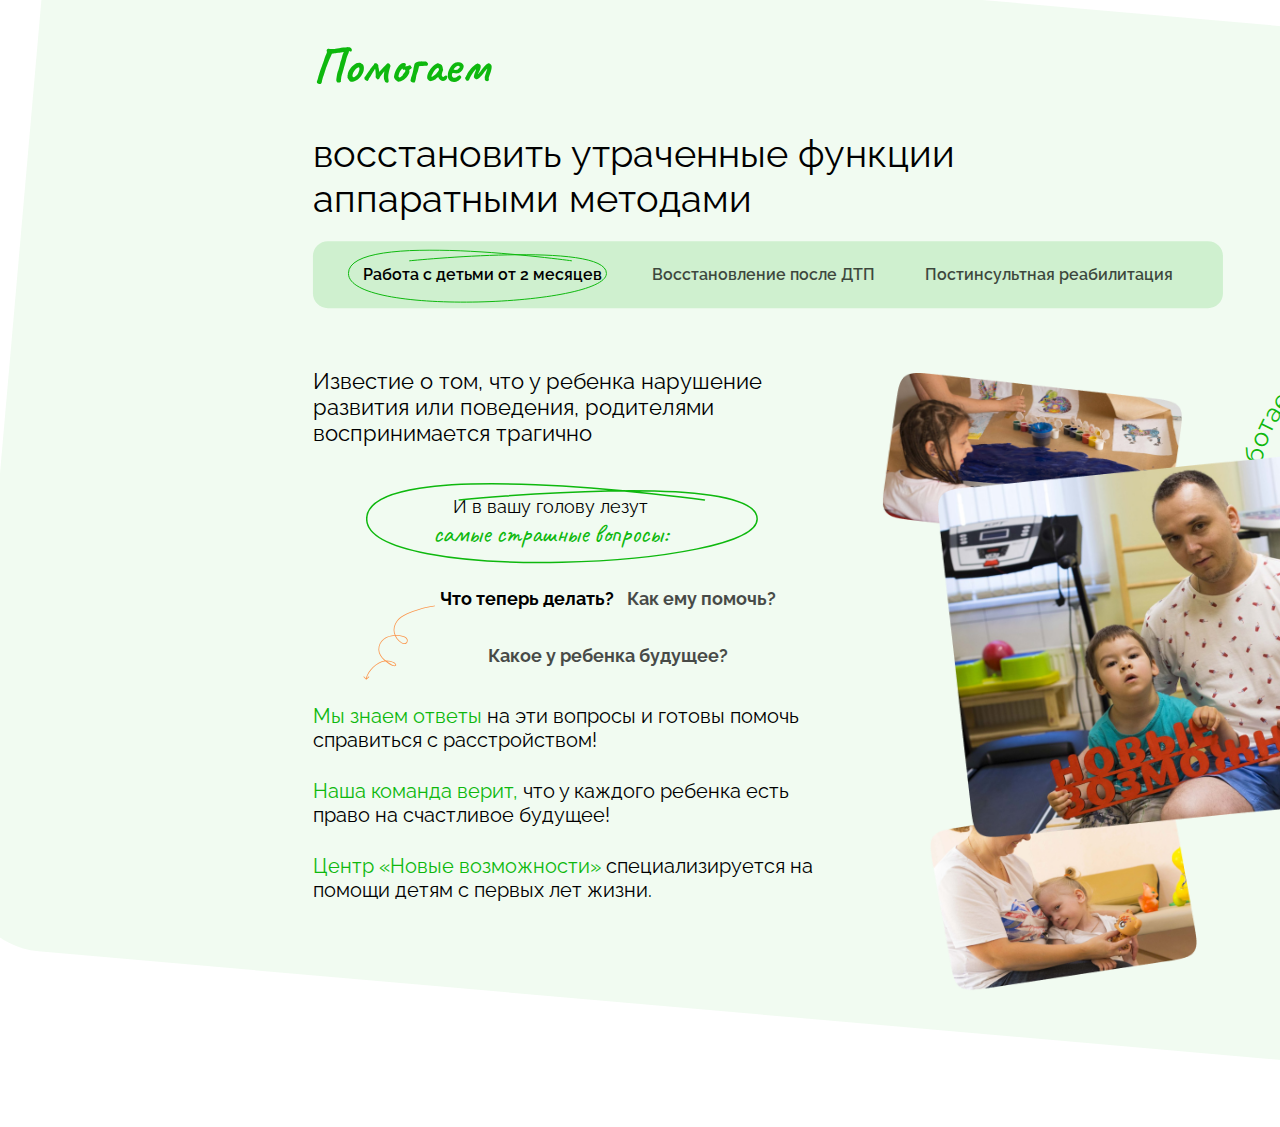
==== 3/index.html @ 4d108d6f "1.0" ====
<!DOCTYPE html>
<html lang="ru">

<head>
    <meta charset="UTF-8">
    <meta http-equiv="X-UA-Compatible" content="IE=edge">
    <meta name="viewport" content="width=device-width, initial-scale=1.0">
    <link rel="preconnect" href="https://fonts.googleapis.com">
    <link rel="preconnect" href="https://fonts.gstatic.com" crossorigin>
    <link href="https://fonts.googleapis.com/css2?family=Caveat:wght@400;500;600;700&family=Nunito+Sans:ital,wght@0,400;0,600;1,400&family=Raleway:ital,wght@0,200;0,300;0,400;0,500;1,200;1,300;1,400;1,500&display=swap" rel="stylesheet">

    <link rel="stylesheet" href="style.css">
    <title>3</title>
</head>

<body>
    <div class="background">
        <div class="center">
            <header class="header">
                <h1 class="green_cursive h1">Помогаем</h1>
                <div class="info">восстановить утраченные функции аппаратными методами</div>
                <div class="tab">
                    <p class="actif">Работа с детьми от 2 месяцев</p>
                    <p>Восстановление после ДТП</p>
                    <p>Постинсультная реабилитация</p>
                </div>
            </header>
            <div class="main">
                <div class="1">
                    <div class="text">
                        Известие о том, что у ребенка нарушение развития или поведения, родителями воспринимается трагично
                    </div>
                    <div class="text_question aa">
                        И в вашу голову лезут
                        <p class="green_cursive h2">самые страшные вопросы:</p>
                    </div>
                    <div class="ll">
                        <p class="arrow">Что теперь делать?</p>
                        <p>Как ему помочь?</p>
                        <p>Какое у ребенка будущее?</p>
                    </div>
                    <div>
                        <div class="Q_A"><span class="green">Мы знаем ответы</span> на эти вопросы и готовы помочь справиться с расстройством!</div>
                        <div class="Q_A"><span class="green">Наша команда верит,</span> что у каждого ребенка есть право на счастливое будущее!</div>
                        <div class="Q_A"><span class="green">Центр «Новые возможности»</span> специализируется на помощи детям с первых лет жизни.</div>
                    </div>
                </div>
                <div class="m2">
                    <img class="i19" src="images/image 19.png" />
                    <img class="i5" src="images/image 5.png" />
                    <img class="i14" src="images/image 14.png " />
                    <img class="i15" src="images/image 15.png" />
                    <div class="rr">
                        <svg viewBox="0 0 70 70" width="150%">
                            <defs>
                              <path d="M35,35m-23,0a23,23 0 1,1 46,0a23,23 0 1,1 -46,0" id="tophalf"/>
                            </defs>
                            <text style="font-size: 4px;" fill="#0EB80E">
                              <textPath xlink:href="#tophalf" startOffset="0%">Работаем с детьми от 2 месяцев</textPath>
                              <textPath xlink:href="#tophalf" startOffset="46%">*</textPath>
                              <textPath xlink:href="#tophalf" startOffset="50%">Работаем с детьми от 2 месяцев</textPath>
                              <textPath xlink:href="#tophalf" startOffset="96%">*</textPath>
                            </text>
                        </svg>
                    </div>
                </div>
            </div>
        </div>
    </div>
</body>

</html>
---- 3/style.css ----
body {
    margin: 0;
    padding: 0;
    overflow-x: hidden;
    font-family: 'Raleway';
    font-size: 18px;
}


/* p {
    margin: 0;
} */

.background {
    position: absolute;
    width: 1920px;
    height: 1030.15px;
    background-color: rgba(14, 184, 14, 6%);
    border-radius: 80px;
    transform: rotate(5deg);
}

.center {
    max-width: 1300px;
    transform: rotate(-5deg);
    margin: 0 auto;
}

.header {
    max-width: 910px;
}

.green_cursive {
    font-family: 'Caveat', 'cursive';
    color: #0EB80E;
}

.h1 {
    font-size: 50px;
}

.h2 {
    margin: 0;
    font-size: 26px;
}

.info {
    font-family: 'Raleway';
    max-width: 680px;
    font-size: 38px;
    margin-bottom: 20px;
}

.tab {
    font-family: 'Raleway';
    font-style: normal;
    font-weight: 600;
    font-size: 16px;
    padding: 8px 30px;
    gap: 10px;
    background: rgba(14, 184, 14, 0.15);
    border-radius: 15px;
    display: flex;
    flex-direction: row;
    align-items: center;
    padding: 8px 30px;
    gap: 10px;
    justify-content: space-around;
    flex-wrap: nowrap
}

.actif::after {
    content: '';
    position: absolute;
    background-image: url('images/Vector 19.svg');
    background-repeat: no-repeat;
    background-size: contain;
    left: 35px;
    top: 215px;
    width: 260px;
    height: 54px;
}

.aa::after {
    content: '';
    position: absolute;
    background-image: url('images/Vector 19.svg');
    background-repeat: no-repeat;
    background-size: contain;
    left: 53px;
    top: 448px;
    width: 392.47px;
    height: 99.65px;
}

.main {
    display: flex;
    flex-direction: row;
    align-items: center;
    align-content: center;
    flex-wrap: nowrap;
}

p:nth-child(n+2) {
    opacity: 0.7;
}

.text {
    max-width: 500px;
    font-size: 22px;
    margin: 60px 0 50px 0;
}

.text_question {
    margin-left: 120px;
    display: flex;
    flex-direction: column;
    flex-wrap: wrap;
    align-content: flex-start;
    justify-content: center;
    align-items: center;
}

.ll {
    margin: 20px 0 20px 120px;
    font-family: 'Raleway';
    font-weight: 700;
    max-width: 350px;
    display: flex;
    flex-wrap: wrap;
    align-items: center;
    justify-content: space-around;
    align-content: center;
}

.arrow::after {
    content: '';
    background-image: url('images/Vector 34.svg');
    background-repeat: no-repeat;
    background-size: contain;
    position: absolute;
    width: 79px;
    height: 75px;
    left: 50px;
    top: 571px;
}

.Q_A {
    font-size: 20px;
    margin-bottom: 27px;
    max-width: 500px;
}


/* .m2 {
    display: flex;
} */

.rr {
    z-index: 5;
    position: absolute;
    top: 235px;
    left: 868px;
}

.i19 {
    z-index: 30;
    position: absolute;
    width: 149.41px;
    height: 224.01px;
    left: 995.79px;
    top: 733px;
}

.i5 {
    z-index: 20;
    position: absolute;
    width: 549.64px;
    height: 395.67px;
    left: 624.64px;
    top: 407.73px;
}

.i14 {
    z-index: 10;
    position: absolute;
    width: 266.68px;
    height: 191.58px;
    left: 617px;
    top: 764.08px;
}

.i15 {
    z-index: 10;
    position: absolute;
    width: 300.53px;
    height: 174.34px;
    left: 568.62px;
    top: 338px;
}

.green {
    color: #0EB80E;
}
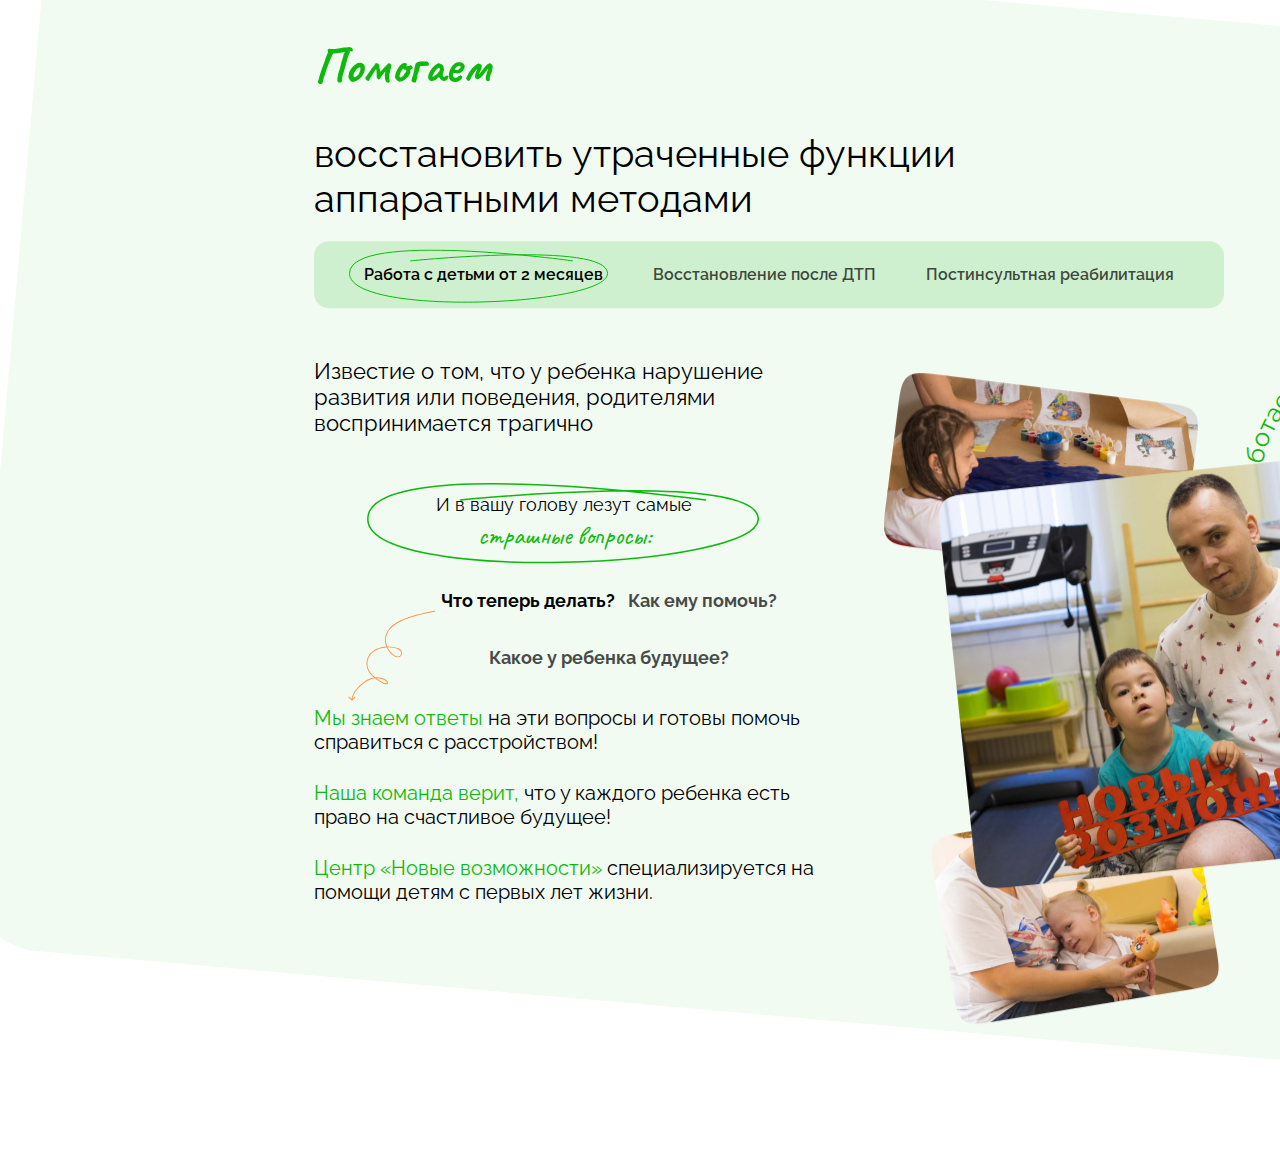
==== commit 4ad35b6c: "1.1" ====
--- a/3/index.html
+++ b/3/index.html
@@ -26,13 +26,12 @@
                 </div>
             </header>
             <div class="main">
-                <div class="1">
+                <div class="m1">
                     <div class="text">
                         Известие о том, что у ребенка нарушение развития или поведения, родителями воспринимается трагично
                     </div>
                     <div class="text_question aa">
-                        И в вашу голову лезут
-                        <p class="green_cursive h2">самые страшные вопросы:</p>
+                        И в вашу голову лезут самые<span class="green_cursive h2"> страшные вопросы:</span>
                     </div>
                     <div class="ll">
                         <p class="arrow">Что теперь делать?</p>
@@ -67,6 +66,9 @@
             </div>
         </div>
     </div>
+
+
+
 </body>
 
 </html>--- a/3/style.css
+++ b/3/style.css
@@ -5,11 +5,6 @@
     font-family: 'Raleway';
     font-size: 18px;
 }
-
-
-/* p {
-    margin: 0;
-} */
 
 .background {
     position: absolute;
@@ -93,12 +88,18 @@
     height: 99.65px;
 }
 
+
+/* 
 .main {
     display: flex;
     flex-direction: row;
     align-items: center;
     align-content: center;
     flex-wrap: nowrap;
+} */
+
+.m1 {
+    max-width: 500px;
 }
 
 p:nth-child(n+2) {
@@ -108,17 +109,20 @@
 .text {
     max-width: 500px;
     font-size: 22px;
-    margin: 60px 0 50px 0;
+    margin: 50px auto;
 }
 
 .text_question {
-    margin-left: 120px;
+    max-width: 260px;
+    margin: auto;
+    text-align: center;
+    /* margin-left: 120px;
     display: flex;
     flex-direction: column;
     flex-wrap: wrap;
     align-content: flex-start;
     justify-content: center;
-    align-items: center;
+    align-items: center; */
 }
 
 .ll {
@@ -139,10 +143,10 @@
     background-repeat: no-repeat;
     background-size: contain;
     position: absolute;
-    width: 79px;
-    height: 75px;
-    left: 50px;
-    top: 571px;
+    width: 91px;
+    height: 91px;
+    left: 34px;
+    top: 576px
 }
 
 .Q_A {
@@ -151,11 +155,6 @@
     max-width: 500px;
 }
 
-
-/* .m2 {
-    display: flex;
-} */
-
 .rr {
     z-index: 5;
     position: absolute;
@@ -166,8 +165,6 @@
 .i19 {
     z-index: 30;
     position: absolute;
-    width: 149.41px;
-    height: 224.01px;
     left: 995.79px;
     top: 733px;
 }
@@ -175,8 +172,6 @@
 .i5 {
     z-index: 20;
     position: absolute;
-    width: 549.64px;
-    height: 395.67px;
     left: 624.64px;
     top: 407.73px;
 }
@@ -184,8 +179,7 @@
 .i14 {
     z-index: 10;
     position: absolute;
-    width: 266.68px;
-    height: 191.58px;
+    /*  */
     left: 617px;
     top: 764.08px;
 }
@@ -193,12 +187,77 @@
 .i15 {
     z-index: 10;
     position: absolute;
-    width: 300.53px;
-    height: 174.34px;
     left: 568.62px;
     top: 338px;
 }
 
 .green {
     color: #0EB80E;
+}
+
+@media screen and (max-width: 960px) {
+    .background {
+        transform: rotate(0);
+        width: 960px;
+        height: 895px;
+    }
+    .center {
+        transform: rotate(0);
+        padding: 25px;
+    }
+    .main {
+        display: block;
+    }
+    .m1 {
+        text-align: center;
+        max-width: none;
+    }
+    .text {
+        /* margin-right: 0; */
+        max-width: 750px;
+    }
+    .text_question {
+        margin-left: 0;
+        max-width: none;
+    }
+    .ll {
+        margin: 20px auto;
+        max-width: 600px;
+        /* display: flex;
+        align-items: center;
+        justify-content: space-around;
+        align-content: center;
+        flex-direction: row; */
+    }
+    .Q_A {
+        max-width: none;
+    }
+     ::after {
+        display: none;
+    }
+     ::before {
+        display: none;
+    }
+    .m2 {}
+    .i14 {
+        left: 403.33px;
+        top: 860.43px;
+    }
+    .i15 {
+        left: -85.68px;
+        top: 851.68px;
+    }
+    .i19 {
+        left: 630.26px;
+        top: 836.48px;
+    }
+    .i5 {
+        width: 264.54px;
+        height: 264.54px;
+        left: 170px;
+        top: 836.48px;
+    }
+    .rr {
+        display: none;
+    }
 }